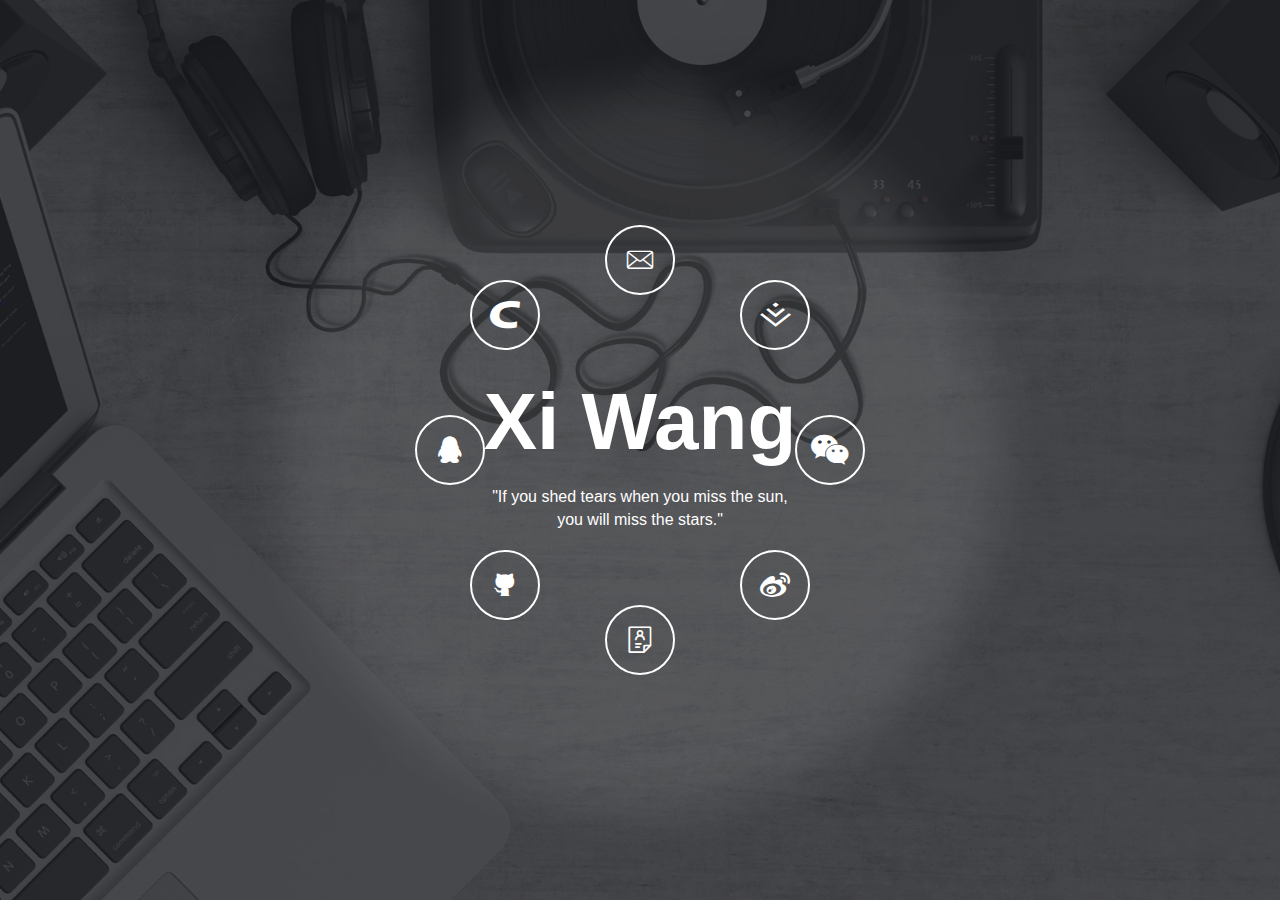
==== index.html @ a8af18ec "首次提交" ====
<!DOCTYPE html>
<html lang="en">

<head>
	<meta charset="utf-8">
	<meta http-equiv="X-UA-Compatible" content="IE=edge">
	<!-- <meta name="viewport" content="width=device-width, user-scalable=no, initial-scale=1.0, maximum-scale=1.0, minimum-scale=1.0"> -->
	<title>Home</title>

	<link type="text/css" rel="stylesheet" href="css/bootstrap.min.css" />
	<link type="text/css" rel="stylesheet" href="css/index.css" />
	<!-- 字体图标 -->
	<link rel="stylesheet" href="./fonts/iconfont.css">

	<!--[if lt IE 9]>
	<script src="https://oss.maxcdn.com/html5shiv/3.7.3/html5shiv.min.js"></script>
	<script src="https://oss.maxcdn.com/respond/1.4.2/respond.min.js"></script>
<![endif]-->
</head>

<body>

	<header id="home">
		<div class="bg-img" style="background-image: url('./img/background1.jpg');">
			<div class="overlay"></div>
		</div>
		<div class="home-wrapper">
			<div class="container">
				<!-- <div class="row"> -->
					<!-- <div class="col-md-10"> -->
						<div class="home-content">
							<h1 class="white-text">Xi Wang</h1>
							<p class="white-text">
								"If you shed tears when you miss the sun, <br>you will miss the stars."
							</p>
			
						</div>
						<div class="icon">
							<a href="#" class="iconfont icon-weibo"></a>
							<a href="https://github.com/z2038598708" class="iconfont icon-github"></a>
							<a href="https://blog.csdn.net/qq_37256181" class="iconfont icon-csdn"></a>
							<a href="https://juejin.im/user/5ca5594f6fb9a05e6835d57b" class="iconfont icon-juejin"></a>
							<a href="tencent://AddContact/?fromId=45&fromSubId=1&subcmd=all&uin=2038598708&website=www.oicqzone.com"
								class="iconfont icon-QQ"></a>
							<a href="" class="iconfont icon-xingzhuang"></a>
							<a target="_blank" class="iconfont icon-email"
								href="http://mail.qq.com/cgi-bin/qm_share?t=qm_mailme&email=jL68v7S5tbS7vLTM-f2i7_Ph"
								style="text-decoration:none;"></a>
							<a href="" class="iconfont icon-jianli"></a>
						</div>
					</div>

				<!-- </div> -->
			<!-- </div> -->
		</div>

	</header>


</body>

</html>
<script type="text/javascript" src="js/jquery.min.js"></script>
<script type="text/javascript" src="js/bootstrap.min.js"></script>
<script type="text/javascript" src="js/main.js"></script>
---- css/index.css ----
html,
body {
  overflow: hidden;
  height: 100%;
  font-family: 'Franklin Gothic Medium', 'Arial Narrow', Arial, sans-serif;
}
#home {
  height: 100%;
}
#home .bg-img {
  position: absolute;
  left: 0;
  top: 0;
  right: 0;
  bottom: 0;
  z-index: -1;
  background-position: center;
  background-size: cover;
  background-attachment: fixed;
}
#home .bg-img .overlay {
  position: absolute;
  left: 0;
  top: 0;
  right: 0;
  bottom: 0;
  opacity: .8;
  background: #1C1D21;
}
#home .home-wrapper {
  height: 100%;
}
#home .home-wrapper .container {
  color: #fff;
  height: 100%;
  display: flex;
  flex-direction: column;
  justify-content: space-around;
  align-items: center;
}
#home .home-wrapper .container h1 {
  font-size: 80px;
  font-weight: 700;
  margin-bottom: 20px;
}
#home .home-wrapper .container p {
  text-align: center;
  font-size: 16px;
}
#home .home-wrapper .container .home-content {
  display: flex;
  flex-direction: column;
  align-items: center;
}
#home .home-wrapper .container .icon {
  border: 70px solid rgba(255, 255, 255, 0.1);
  box-shadow: 0px 0px 50px 135px rgba(255, 255, 255, 0.1), 0px 0px 50px 135px rgba(255, 255, 255, 0.1) inset;
  height: 450px;
  width: 450px;
  position: absolute;
  display: flex;
  justify-content: space-around;
  margin: 0 auto;
  border-radius: 50%;
  animation: zhuan 50s linear infinite ;
}
#home .home-wrapper .container .icon:hover {
  animation-play-state: paused;
}
#home .home-wrapper .container .icon:hover a {
  animation-play-state: paused;
}
#home .home-wrapper .container .icon a {
  position: absolute;
  height: 70px;
  width: 70px;
  display: flex;
  justify-content: center;
  align-items: center;
  color: #fff;
  border: 2px solid #fff;
  border-radius: 50%;
  text-decoration: none;
  animation: dong 1s infinite alternate,myzhuan 50s linear infinite;
}
#home .home-wrapper .container .icon a::before {
  font-size: 30px;
}
#home .home-wrapper .container .icon a:hover {
  background-color: rgba(255, 255, 255, 0.1);
}
#home .home-wrapper .container .icon .icon-weibo {
  bottom: -15px;
  right: -15px;
}
#home .home-wrapper .container .icon .icon-github {
  bottom: -15px;
  left: -15px;
}
#home .home-wrapper .container .icon .icon-csdn {
  top: -15px;
  left: -15px;
}
#home .home-wrapper .container .icon .icon-juejin {
  top: -15px;
  right: -15px;
}
#home .home-wrapper .container .icon .icon-QQ {
  left: 0;
  top: 50%;
  margin-top: -35px;
  margin-left: -70px;
}
#home .home-wrapper .container .icon .icon-xingzhuang {
  right: 0;
  top: 50%;
  margin-top: -35px;
  margin-right: -70px;
}
#home .home-wrapper .container .icon .icon-email {
  top: 0;
  left: 50%;
  margin-top: -70px;
  margin-left: -35px;
}
#home .home-wrapper .container .icon .icon-jianli {
  bottom: 0;
  left: 50%;
  margin-left: -35px;
  margin-bottom: -70px;
}
@keyframes zhuan {
  to {
    transform: rotateZ(360deg);
  }
}
@keyframes myzhuan {
  to {
    transform: rotateZ(-360deg);
  }
}
@keyframes dong1 {
  to {
    box-shadow: 0px 0px 10px 0px rgba(255, 255, 255, 0.1), 0px 0px 10px 0px rgba(255, 255, 255, 0.1) inset;
  }
}
@keyframes dong {
  to {
    box-shadow: 0px 0px 10px 0px #fff, 0px 0px 10px 0px #fff inset;
  }
}
---- fonts/iconfont.css ----
@font-face {font-family: "iconfont";
  src: url('iconfont.eot?t=1554965062622'); /* IE9 */
  src: url('iconfont.eot?t=1554965062622#iefix') format('embedded-opentype'), /* IE6-IE8 */
  url('[data-uri]') format('woff2'),
  url('iconfont.woff?t=1554965062622') format('woff'),
  url('iconfont.ttf?t=1554965062622') format('truetype'), /* chrome, firefox, opera, Safari, Android, iOS 4.2+ */
  url('iconfont.svg?t=1554965062622#iconfont') format('svg'); /* iOS 4.1- */
}

.iconfont {
  font-family: "iconfont" !important;
  font-size: 16px;
  font-style: normal;
  -webkit-font-smoothing: antialiased;
  -moz-osx-font-smoothing: grayscale;
}

.icon-email:before {
  content: "\e613";
}

.icon-QQ:before {
  content: "\e60e";
}

.icon-csdn:before {
  content: "\e501";
}

.icon-juejin:before {
  content: "\e503";
}

.icon-jianli:before {
  content: "\e7a8";
}

.icon-weibo:before {
  content: "\e8f5";
}

.icon-github:before {
  content: "\e604";
}

.icon-xingzhuang:before {
  content: "\e625";
}
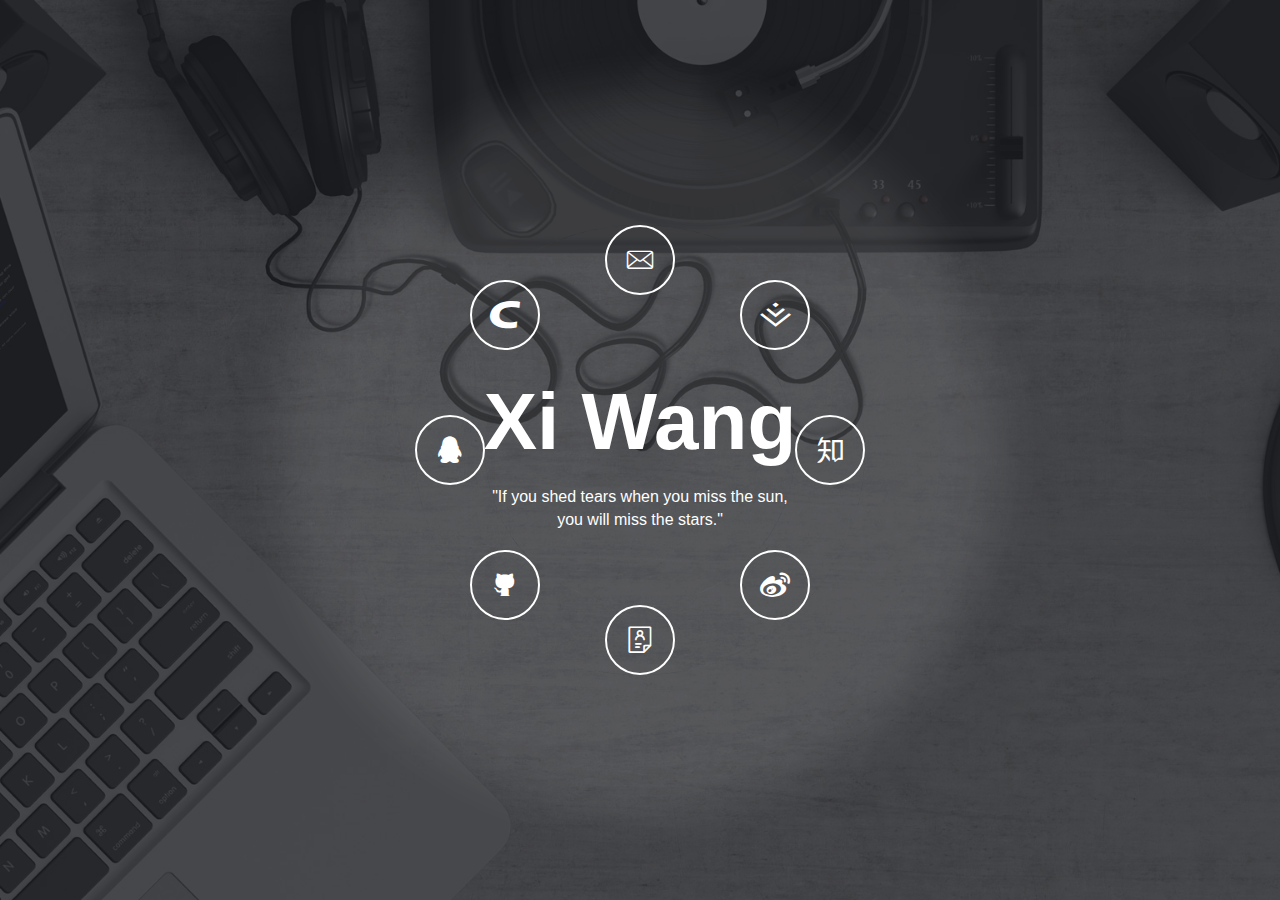
==== commit cf146457: "继续完善" ====
--- a/index.html
+++ b/index.html
@@ -1,65 +1,89 @@
 <!DOCTYPE html>
 <html lang="en">
+  <head>
+    <meta charset="utf-8" />
+    <meta http-equiv="X-UA-Compatible" content="IE=edge" />
+    <!-- <meta name="viewport" content="width=device-width, user-scalable=no, initial-scale=1.0, maximum-scale=1.0, minimum-scale=1.0"> -->
+    <title>Home</title>
 
-<head>
-	<meta charset="utf-8">
-	<meta http-equiv="X-UA-Compatible" content="IE=edge">
-	<!-- <meta name="viewport" content="width=device-width, user-scalable=no, initial-scale=1.0, maximum-scale=1.0, minimum-scale=1.0"> -->
-	<title>Home</title>
+    <link type="text/css" rel="stylesheet" href="css/bootstrap.min.css" />
+    <link type="text/css" rel="stylesheet" href="css/index.css" />
+    <!-- 字体图标 -->
+    <link rel="stylesheet" href="./fonts/iconfont.css" />
 
-	<link type="text/css" rel="stylesheet" href="css/bootstrap.min.css" />
-	<link type="text/css" rel="stylesheet" href="css/index.css" />
-	<!-- 字体图标 -->
-	<link rel="stylesheet" href="./fonts/iconfont.css">
+    <!--[if lt IE 9]>
+      <script src="https://oss.maxcdn.com/html5shiv/3.7.3/html5shiv.min.js"></script>
+      <script src="https://oss.maxcdn.com/respond/1.4.2/respond.min.js"></script>
+    <![endif]-->
+  </head>
 
-	<!--[if lt IE 9]>
-	<script src="https://oss.maxcdn.com/html5shiv/3.7.3/html5shiv.min.js"></script>
-	<script src="https://oss.maxcdn.com/respond/1.4.2/respond.min.js"></script>
-<![endif]-->
-</head>
+  <body>
+    <header id="home">
+      <div
+        class="bg-img"
+        style="background-image: url('./img/background1.jpg');"
+      >
+        <div class="overlay"></div>
+      </div>
+      <div class="home-wrapper">
+        <div class="container">
+          <!-- <div class="row"> -->
+          <!-- <div class="col-md-10"> -->
+          <div class="home-content">
+            <h1 class="white-text">Xi Wang</h1>
+            <p class="white-text">
+              "If you shed tears when you miss the sun, <br />you will miss the
+              stars."
+            </p>
+          </div>
+          <div class="icon">
+            <a
+              href="https://weibo.com/p/1005056613653310/home?from=page_100505&mod=TAB#place"
+              class="iconfont icon-weibo"
+            ></a>
+            <a
+              target="_blank"
+              href="https://github.com/Carroll-X"
+              class="iconfont icon-github"
+            ></a>
+            <a
+              target="_blank"
+              href="https://blog.csdn.net/qq_37256181"
+              class="iconfont icon-csdn"
+            ></a>
+            <a
+              target="_blank"
+              href="https://juejin.im/user/5ca5594f6fb9a05e6835d57b"
+              class="iconfont icon-juejin"
+            ></a>
+            <a
+              target="_blank"
+              href="tencent://AddContact/?fromId=45&fromSubId=1&subcmd=all&uin=2038598708&website=www.oicqzone.com"
+              class="iconfont icon-QQ"
+            ></a>
+            <a
+              href="https://www.zhihu.com/people/xi-wang-53-55-48/activities"
+              class="iconfont icon-zhihu"
+            ></a>
+            <a
+              target="_blank"
+              class="iconfont icon-email"
+              href="http://mail.qq.com/cgi-bin/qm_share?t=qm_mailme&email=jL68v7S5tbS7vLTM-f2i7_Ph"
+              style="text-decoration:none;"
+            ></a>
+            <a
+              href="javascript:alert('未编写');"
+              class="iconfont icon-jianli"
+            ></a>
+          </div>
+        </div>
 
-<body>
-
-	<header id="home">
-		<div class="bg-img" style="background-image: url('./img/background1.jpg');">
-			<div class="overlay"></div>
-		</div>
-		<div class="home-wrapper">
-			<div class="container">
-				<!-- <div class="row"> -->
-					<!-- <div class="col-md-10"> -->
-						<div class="home-content">
-							<h1 class="white-text">Xi Wang</h1>
-							<p class="white-text">
-								"If you shed tears when you miss the sun, <br>you will miss the stars."
-							</p>
-			
-						</div>
-						<div class="icon">
-							<a href="#" class="iconfont icon-weibo"></a>
-							<a href="https://github.com/z2038598708" class="iconfont icon-github"></a>
-							<a href="https://blog.csdn.net/qq_37256181" class="iconfont icon-csdn"></a>
-							<a href="https://juejin.im/user/5ca5594f6fb9a05e6835d57b" class="iconfont icon-juejin"></a>
-							<a href="tencent://AddContact/?fromId=45&fromSubId=1&subcmd=all&uin=2038598708&website=www.oicqzone.com"
-								class="iconfont icon-QQ"></a>
-							<a href="" class="iconfont icon-xingzhuang"></a>
-							<a target="_blank" class="iconfont icon-email"
-								href="http://mail.qq.com/cgi-bin/qm_share?t=qm_mailme&email=jL68v7S5tbS7vLTM-f2i7_Ph"
-								style="text-decoration:none;"></a>
-							<a href="" class="iconfont icon-jianli"></a>
-						</div>
-					</div>
-
-				<!-- </div> -->
-			<!-- </div> -->
-		</div>
-
-	</header>
-
-
-</body>
-
+        <!-- </div> -->
+        <!-- </div> -->
+      </div>
+    </header>
+  </body>
 </html>
 <script type="text/javascript" src="js/jquery.min.js"></script>
 <script type="text/javascript" src="js/bootstrap.min.js"></script>
-<script type="text/javascript" src="js/main.js"></script>+<script type="text/javascript" src="js/main.js"></script>
--- a/css/index.css
+++ b/css/index.css
@@ -111,7 +111,7 @@
   margin-top: -35px;
   margin-left: -70px;
 }
-#home .home-wrapper .container .icon .icon-xingzhuang {
+#home .home-wrapper .container .icon .icon-zhihu {
   right: 0;
   top: 50%;
   margin-top: -35px;
--- a/fonts/iconfont.css
+++ b/fonts/iconfont.css
@@ -6,6 +6,15 @@
   url('iconfont.ttf?t=1554965062622') format('truetype'), /* chrome, firefox, opera, Safari, Android, iOS 4.2+ */
   url('iconfont.svg?t=1554965062622#iconfont') format('svg'); /* iOS 4.1- */
 }
+@font-face {font-family: "iconfont";
+  src: url('iconfont——dl.eot?t=1557368371743'); /* IE9 */
+  src: url('iconfont——dl.eot?t=1557368371743#iefix') format('embedded-opentype'), /* IE6-IE8 */
+  url('[data-uri]') format('woff2'),
+  url('iconfont——dl.woff?t=1557368371743') format('woff'),
+  url('iconfont——dl.ttf?t=1557368371743') format('truetype'), /* chrome, firefox, opera, Safari, Android, iOS 4.2+ */
+  url('iconfont——dl.svg?t=1557368371743#iconfont') format('svg'); /* iOS 4.1- */
+}
+
 
 .iconfont {
   font-family: "iconfont" !important;
@@ -46,4 +55,8 @@
 .icon-xingzhuang:before {
   content: "\e625";
 }
+.icon-zhihu:before {
+  content: "\e69a";
+}
 
+
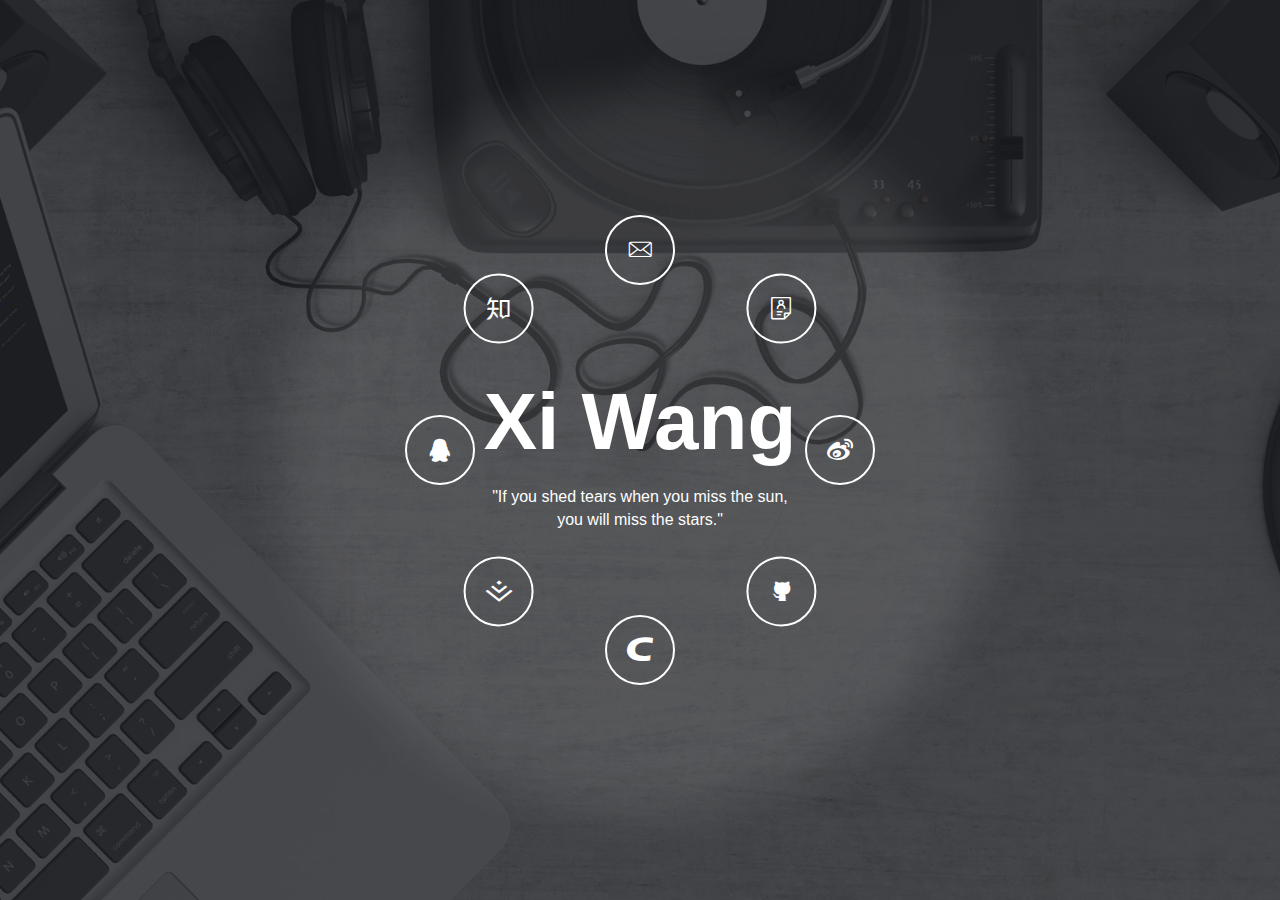
==== commit e8f4ebd4: "继续完善" ====
--- a/index.html
+++ b/index.html
@@ -37,43 +37,37 @@
             </p>
           </div>
           <div class="icon">
-            <a
+            <a class="weibo"
               href="https://weibo.com/p/1005056613653310/home?from=page_100505&mod=TAB#place"
-              class="iconfont icon-weibo"
+              ><i class="iconfont icon-weibo"></i
             ></a>
-            <a
-              target="_blank"
-              href="https://github.com/Carroll-X"
-              class="iconfont icon-github"
+            <a class="github" target="_blank" href="https://github.com/Carroll-X"
+              ><i class="iconfont icon-github"></i
             ></a>
-            <a
-              target="_blank"
-              href="https://blog.csdn.net/qq_37256181"
-              class="iconfont icon-csdn"
+            <a class="csdn" target="_blank" href="https://blog.csdn.net/qq_37256181"
+              ><i class="iconfont icon-csdn"></i
             ></a>
-            <a
+            <a class="juejin"
               target="_blank"
               href="https://juejin.im/user/5ca5594f6fb9a05e6835d57b"
-              class="iconfont icon-juejin"
+              ><i class="iconfont icon-juejin"></i
             ></a>
-            <a
+            <a class="QQ"
               target="_blank"
               href="tencent://AddContact/?fromId=45&fromSubId=1&subcmd=all&uin=2038598708&website=www.oicqzone.com"
-              class="iconfont icon-QQ"
+              ><i class="iconfont icon-QQ"></i
             ></a>
-            <a
-              href="https://www.zhihu.com/people/xi-wang-53-55-48/activities"
-              class="iconfont icon-zhihu"
+            <a class="zhihu" href="https://www.zhihu.com/people/xi-wang-53-55-48/activities"
+              ><i class="iconfont icon-zhihu"></i
             ></a>
-            <a
+            <a class="email"
               target="_blank"
-              class="iconfont icon-email"
               href="http://mail.qq.com/cgi-bin/qm_share?t=qm_mailme&email=jL68v7S5tbS7vLTM-f2i7_Ph"
               style="text-decoration:none;"
+              ><i class="iconfont icon-email"></i
             ></a>
-            <a
-              href="javascript:alert('未编写');"
-              class="iconfont icon-jianli"
+            <a class="jianli" href="javascript:alert('未编写');"
+              ><i class="iconfont icon-jianli"></i
             ></a>
           </div>
         </div>
--- a/css/index.css
+++ b/css/index.css
@@ -62,7 +62,7 @@
   justify-content: space-around;
   margin: 0 auto;
   border-radius: 50%;
-  animation: zhuan 50s linear infinite ;
+  animation: zhuan 50s linear infinite;
 }
 #home .home-wrapper .container .icon:hover {
   animation-play-state: paused;
@@ -70,8 +70,13 @@
 #home .home-wrapper .container .icon:hover a {
   animation-play-state: paused;
 }
+#home .home-wrapper .container .icon:hover a i {
+  animation-play-state: paused;
+}
 #home .home-wrapper .container .icon a {
   position: absolute;
+  top: 50%;
+  margin-top: -35px;
   height: 70px;
   width: 70px;
   display: flex;
@@ -81,7 +86,6 @@
   border: 2px solid #fff;
   border-radius: 50%;
   text-decoration: none;
-  animation: dong 1s infinite alternate,myzhuan 50s linear infinite;
 }
 #home .home-wrapper .container .icon a::before {
   font-size: 30px;
@@ -89,56 +93,123 @@
 #home .home-wrapper .container .icon a:hover {
   background-color: rgba(255, 255, 255, 0.1);
 }
+#home .home-wrapper .container .icon .weibo {
+  transform: rotateZ(0deg) translateX(200px);
+  animation: dong 1s infinite alternate;
+}
+#home .home-wrapper .container .icon .github {
+  transform: rotateZ(45deg) translateX(200px);
+  animation: dong 1s infinite alternate;
+}
+#home .home-wrapper .container .icon .csdn {
+  transform: rotateZ(90deg) translateX(200px);
+  animation: dong 1s infinite alternate;
+}
+#home .home-wrapper .container .icon .juejin {
+  transform: rotateZ(135deg) translateX(200px);
+  animation: dong 1s infinite alternate;
+}
+#home .home-wrapper .container .icon .QQ {
+  transform: rotateZ(180deg) translateX(200px);
+  animation: dong 1s infinite alternate;
+}
+#home .home-wrapper .container .icon .zhihu {
+  transform: rotateZ(225deg) translateX(200px);
+  animation: dong 1s infinite alternate;
+}
+#home .home-wrapper .container .icon .email {
+  transform: rotateZ(270deg) translateX(200px);
+  animation: dong 1s infinite alternate;
+}
+#home .home-wrapper .container .icon .jianli {
+  transform: rotateZ(315deg) translateX(200px);
+  animation: dong 1s infinite alternate;
+}
 #home .home-wrapper .container .icon .icon-weibo {
-  bottom: -15px;
-  right: -15px;
+  font-size: 26px;
+  transform: rotateZ(0deg);
+  animation: myzhuan1 50s linear infinite;
 }
 #home .home-wrapper .container .icon .icon-github {
-  bottom: -15px;
-  left: -15px;
+  font-size: 26px;
+  transform: rotateZ(-45deg);
+  animation: myzhuan2 50s linear infinite;
 }
 #home .home-wrapper .container .icon .icon-csdn {
-  top: -15px;
-  left: -15px;
+  font-size: 26px;
+  transform: rotateZ(-90deg);
+  animation: myzhuan3 50s linear infinite;
 }
 #home .home-wrapper .container .icon .icon-juejin {
-  top: -15px;
-  right: -15px;
+  font-size: 26px;
+  transform: rotateZ(-135deg);
+  animation: myzhuan4 50s linear infinite;
 }
 #home .home-wrapper .container .icon .icon-QQ {
-  left: 0;
-  top: 50%;
-  margin-top: -35px;
-  margin-left: -70px;
+  font-size: 26px;
+  transform: rotateZ(-180deg);
+  animation: myzhuan5 50s linear infinite;
 }
 #home .home-wrapper .container .icon .icon-zhihu {
-  right: 0;
-  top: 50%;
-  margin-top: -35px;
-  margin-right: -70px;
+  font-size: 26px;
+  transform: rotateZ(-225deg);
+  animation: myzhuan6 50s linear infinite;
 }
 #home .home-wrapper .container .icon .icon-email {
-  top: 0;
-  left: 50%;
-  margin-top: -70px;
-  margin-left: -35px;
+  font-size: 26px;
+  transform: rotateZ(-270deg);
+  animation: myzhuan7 50s linear infinite;
 }
 #home .home-wrapper .container .icon .icon-jianli {
-  bottom: 0;
-  left: 50%;
-  margin-left: -35px;
-  margin-bottom: -70px;
+  font-size: 26px;
+  transform: rotateZ(-315deg);
+  animation: myzhuan8 50s linear infinite;
 }
 @keyframes zhuan {
   to {
     transform: rotateZ(360deg);
   }
 }
-@keyframes myzhuan {
+@keyframes myzhuan1 {
   to {
     transform: rotateZ(-360deg);
   }
 }
+@keyframes myzhuan2 {
+  to {
+    transform: rotateZ(-405deg);
+  }
+}
+@keyframes myzhuan3 {
+  to {
+    transform: rotateZ(-450deg);
+  }
+}
+@keyframes myzhuan4 {
+  to {
+    transform: rotateZ(-495deg);
+  }
+}
+@keyframes myzhuan5 {
+  to {
+    transform: rotateZ(-540deg);
+  }
+}
+@keyframes myzhuan6 {
+  to {
+    transform: rotateZ(-585deg);
+  }
+}
+@keyframes myzhuan7 {
+  to {
+    transform: rotateZ(-630deg);
+  }
+}
+@keyframes myzhuan8 {
+  to {
+    transform: rotateZ(-675deg);
+  }
+}
 @keyframes dong1 {
   to {
     box-shadow: 0px 0px 10px 0px rgba(255, 255, 255, 0.1), 0px 0px 10px 0px rgba(255, 255, 255, 0.1) inset;
